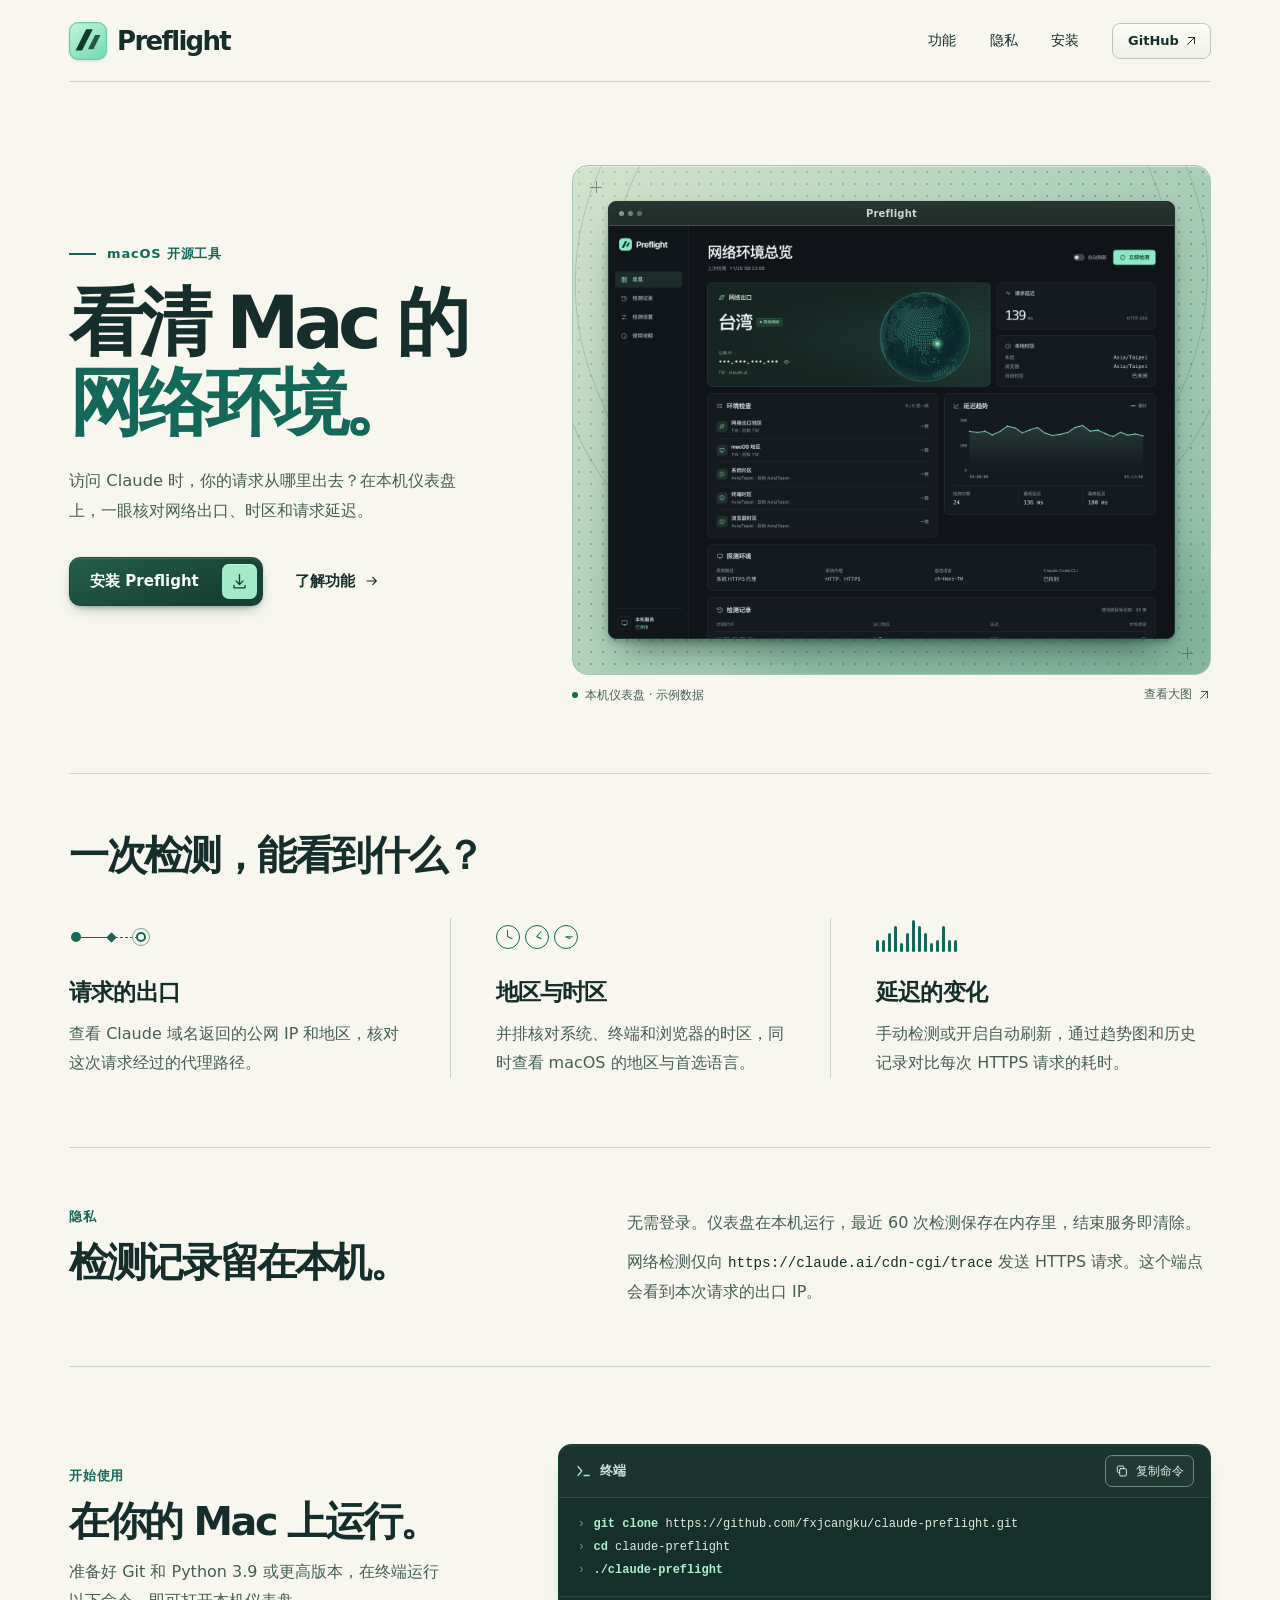
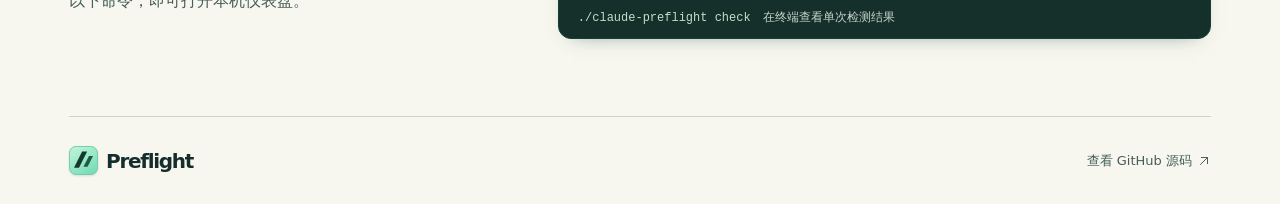
==== docs/index.html @ b9a5bc76 "Build local macOS network preflight dashboard and project site" ====
<!doctype html>
<html lang="zh-Hans">
<head>
  <meta charset="utf-8">
  <meta name="viewport" content="width=device-width, initial-scale=1">
  <meta name="theme-color" content="#f7f7ef">
  <meta name="description" content="Preflight 是一个开源 macOS 网络环境检测工具。在本机查看访问 Claude 时的网络出口、请求延迟、地区和时区。">
  <title>Preflight · Mac 网络环境检测</title>
  <link rel="icon" type="image/svg+xml" href="./logo.svg">
  <link rel="stylesheet" href="./intro.css">
  <script src="./intro.js" defer></script>
</head>
<body id="top">
  <a class="skip" href="#main">跳到正文</a>
  <svg class="icon-library" xmlns="http://www.w3.org/2000/svg" aria-hidden="true">
    <defs>
      <symbol id="icon-install" viewBox="0 0 24 24"><path d="M12 3.5v12m-4.5-4.3L12 15.7l4.5-4.5M5 17v3h14v-3"/></symbol>
      <symbol id="icon-next" viewBox="0 0 24 24"><path d="M4.5 12h14M13 6.5l5.5 5.5-5.5 5.5"/></symbol>
      <symbol id="icon-out" viewBox="0 0 24 24"><path d="M6 18 18 6M7.5 6H18v10.5"/></symbol>
      <symbol id="icon-copy" viewBox="0 0 24 24"><rect x="8" y="8" width="11.5" height="12.5" rx="2"/><path d="M15 8V5.5a2 2 0 0 0-2-2H6a2 2 0 0 0-2 2v7.2a2 2 0 0 0 2 2h2"/></symbol>
      <symbol id="icon-check" viewBox="0 0 24 24"><path d="m4.5 12 4.7 4.7 10.2-10.2"/></symbol>
      <symbol id="icon-terminal" viewBox="0 0 24 24"><path d="m4 6 5 6-5 6m8 0h7"/></symbol>
    </defs>
  </svg>
  <div class="shell">
    <header class="topbar">
      <a class="brand" href="#top" aria-label="Preflight 首页"><img class="mark" src="./logo.svg" width="38" height="38" alt="">Preflight</a>
      <nav aria-label="主导航">
        <a href="#features">功能</a><a href="#privacy">隐私</a><a href="#install">安装</a>
        <a class="repo" href="https://github.com/fxjcangku/claude-preflight">GitHub <svg class="icon" aria-hidden="true"><use href="#icon-out"/></svg></a>
      </nav>
    </header>

    <main id="main">
      <section class="hero" aria-labelledby="hero-title">
        <div class="hero-copy">
          <p class="product-type"><span aria-hidden="true"></span>macOS 开源工具</p>
          <h1 id="hero-title">看清 Mac 的<br><em>网络环境</em><span class="title-dot">。</span></h1>
          <p class="lead">访问 Claude 时，你的请求从哪里出去？在本机仪表盘上，一眼核对网络出口、时区和请求延迟。</p>
          <div class="actions">
            <a class="button" href="#install">安装 Preflight <span class="button-icon" aria-hidden="true"><svg class="icon" aria-hidden="true"><use href="#icon-install"/></svg></span></a>
            <a class="text-link" href="#features">了解功能 <svg class="icon" aria-hidden="true"><use href="#icon-next"/></svg></a>
          </div>
        </div>
        <figure class="preview">
          <a class="preview-stage" href="./preview.png" aria-label="查看完整仪表盘示例图">
            <span class="plot-lines" aria-hidden="true"><i></i><i></i><i></i></span>
            <span class="registration tl" aria-hidden="true"></span><span class="registration br" aria-hidden="true"></span>
            <span class="window-frame">
              <span class="window-bar" aria-hidden="true"><span class="window-dots"><i></i><i></i><i></i></span><span>Preflight</span></span>
              <img src="./preview.png" width="1440" height="1000" alt="Preflight 仪表盘示例，包含网络出口、系统和浏览器时区、延迟趋势及检测记录。" fetchpriority="high">
            </span>
          </a>
          <figcaption><span><i aria-hidden="true"></i>本机仪表盘 · 示例数据</span><a href="./preview.png">查看大图 <svg class="icon" aria-hidden="true"><use href="#icon-out"/></svg></a></figcaption>
        </figure>
      </section>

      <section id="features" class="features section" aria-labelledby="feature-title">
        <h2 id="feature-title">一次检测，能看到什么？</h2>
        <div class="feature-grid">
          <article>
            <div class="mini-visual route-visual" aria-hidden="true">
              <span class="node node-first"></span><span class="route-segment"></span><span class="node node-middle"></span><span class="route-segment route-end"></span><span class="node node-last"></span>
            </div>
            <h3>请求的出口</h3>
            <p>查看 Claude 域名返回的公网 IP 和地区，核对这次请求经过的代理路径。</p>
          </article>
          <article>
            <div class="mini-visual clock-visual" aria-hidden="true"><i></i><i></i><i></i></div>
            <h3>地区与时区</h3>
            <p>并排核对系统、终端和浏览器的时区，同时查看 macOS 的地区与首选语言。</p>
          </article>
          <article>
            <div class="mini-visual pulse-visual" aria-hidden="true"><i></i><i></i><i></i><i></i><i></i><i></i><i></i><i></i><i></i><i></i><i></i><i></i><i></i><i></i></div>
            <h3>延迟的变化</h3>
            <p>手动检测或开启自动刷新，通过趋势图和历史记录对比每次 HTTPS 请求的耗时。</p>
          </article>
        </div>
      </section>

      <section id="privacy" class="privacy section" aria-labelledby="privacy-title">
        <div><p class="section-label">隐私</p><h2 id="privacy-title">检测记录留在本机。</h2></div>
        <div class="privacy-copy"><p>无需登录。仪表盘在本机运行，最近 60 次检测保存在内存里，结束服务即清除。</p><p>网络检测仅向 <code>https://claude.ai/cdn-cgi/trace</code> 发送 HTTPS 请求。这个端点会看到本次请求的出口 IP。</p></div>
      </section>

      <section id="install" class="install section" aria-labelledby="install-title">
        <div class="install-copy"><p class="section-label">开始使用</p><h2 id="install-title">在你的 Mac 上运行。</h2><p>准备好 Git 和 Python 3.9 或更高版本，在终端运行以下命令，即可打开本机仪表盘。</p></div>
        <div class="terminal">
          <div class="terminal-head"><span><svg class="icon" aria-hidden="true"><use href="#icon-terminal"/></svg>终端</span><button id="copy" hidden type="button"><svg class="icon" aria-hidden="true"><use href="#icon-copy"/></svg><span>复制命令</span></button></div>
          <pre tabindex="0" aria-label="安装并启动 Preflight 的终端命令"><code id="commands"><span class="cmd"><b>git clone</b> https://github.com/fxjcangku/claude-preflight.git</span>
<span class="cmd"><b>cd</b> claude-preflight</span>
<span class="cmd"><b>./claude-preflight</b></span></code></pre>
          <div class="cli-note"><code>./claude-preflight check</code><span>在终端查看单次检测结果</span></div>
          <span class="sr-only" aria-live="polite" id="copy-status"></span>
        </div>
      </section>
    </main>

    <footer>
      <a class="brand" href="#top" aria-label="Preflight 返回顶部"><img class="mark" src="./logo.svg" width="38" height="38" alt="">Preflight</a>
      <a class="foot-repo" href="https://github.com/fxjcangku/claude-preflight">查看 GitHub 源码 <svg class="icon" aria-hidden="true"><use href="#icon-out"/></svg></a>
    </footer>
  </div>
</body>
</html>
---- docs/intro.css ----
:root {
  color-scheme: light;
  --paper: #f7f7ef;
  --ink: #152e2b;
  --jade: #146859;
  --soft: #465e57;
  --rule: #cbd4c6;
  --mono: "SFMono-Regular", Consolas, "Liberation Mono", monospace;
  --sans: -apple-system, BlinkMacSystemFont, "PingFang SC", "Hiragino Sans GB", system-ui, sans-serif;
}
* { box-sizing: border-box; }
html { background: var(--paper); scroll-behavior: smooth; }
body { margin: 0; color: var(--ink); font-family: var(--sans); -webkit-font-smoothing: antialiased; }
a { color: inherit; text-decoration: none; }
button { font: inherit; cursor: pointer; }
a, button { touch-action: manipulation; }
a:focus-visible, button:focus-visible, pre:focus-visible { outline: 3px solid #358d79; outline-offset: 5px; }
a, button { -webkit-tap-highlight-color: transparent; }
.shell { max-width: 1600px; padding-inline: clamp(24px, 5.4vw, 90px); margin-inline: auto; }
.skip, .sr-only { position: absolute; width: 1px; height: 1px; overflow: hidden; clip-path: inset(50%); }
.skip:focus { width: auto; height: auto; clip-path: none; background: var(--paper); z-index: 4; padding: 12px; }
.topbar, footer { display: flex; align-items: center; justify-content: space-between; }
.topbar { min-height: 82px; border-bottom: 1px solid var(--rule); }
.icon-library { position: absolute; width: 0; height: 0; overflow: hidden; pointer-events: none; }
.icon { width: 18px; height: 18px; flex: none; fill: none; stroke: currentColor; stroke-width: 1.7; stroke-linecap: round; stroke-linejoin: round; }
.brand { display: inline-flex; align-items: center; gap: 10px; font-size: 26px; line-height: 1; letter-spacing: -.065em; font-weight: 720; }
.mark { display: block; width: 38px; height: 38px; filter: drop-shadow(0 1px 1px #153e2424); }
.topbar nav { display: flex; align-items: center; gap: clamp(16px, 2.6vw, 44px); font-size: 14px; font-weight: 560; }
.topbar nav a, .foot-repo { padding-block: 8px; }
.topbar nav a:not(.repo):hover, .foot-repo:hover { color: var(--jade); text-decoration: underline; text-underline-offset: .35em; }
.topbar .repo, .foot-repo, figcaption a { display: inline-flex; align-items: center; gap: 5px; }
.topbar .repo { min-height: 36px; border: 1px solid #b8c7ba; padding: 7px 12px 7px 15px; border-radius: 8px; background: linear-gradient(#fbfcf5, #eff1e8); box-shadow: inset 0 1px #fff; font-size: 13px; }
.topbar .repo:hover { border-color: #8aa995; background: #e8efe4; }
.topbar .repo:active { background: #dce8dc; }
.repo .icon, .foot-repo .icon, figcaption .icon { width: 14px; height: 14px; }
.hero { display: grid; grid-template-columns: .82fr 1.18fr; align-items: center; gap: clamp(28px, 4.6vw, 76px); padding-block: clamp(56px, 6.5vw, 100px) clamp(48px, 5.4vw, 86px); }
.hero-copy { padding-bottom: 18px; }
.product-type, .section-label { color: var(--jade); font-size: 13px; font-weight: 650; letter-spacing: .06em; margin: 0 0 20px; }
.product-type { display: flex; gap: 11px; align-items: center; }
.product-type > span { width: 27px; height: 2px; background: var(--jade); }
h1, h2, h3, p, figure { margin: 0; }
h1 { font-size: clamp(57px, 5.75vw, 94px); line-height: 1.08; letter-spacing: -.075em; font-weight: 720; }
h1 em { font-style: normal; color: var(--jade); }
.title-dot { color: var(--jade); }
.lead { max-width: 39ch; margin-top: 24px; color: var(--soft); font-size: clamp(16px, 1.28vw, 20px); line-height: 1.85; }
.actions { display: flex; align-items: center; flex-wrap: wrap; column-gap: 28px; row-gap: 12px; margin-top: 30px; }
.button, .text-link { display: inline-flex; align-items: center; justify-content: center; min-height: 49px; font-size: 15px; font-weight: 620; transition: background-color .16s, border-color .16s, box-shadow .16s, transform .16s; }
.button { padding: 5px 5px 5px 20px; gap: 23px; border-radius: 11px; border: 1px solid #174738; background: linear-gradient(155deg, #245d4a, #173f34 80%); color: #f8fcf5; box-shadow: inset 0 1px #ffffff24, 0 2px 3px #123b2724, 0 6px 16px -8px #143a35a8; }
.button-icon { display: grid; place-items: center; width: 35px; min-height: 35px; border-radius: 7px; background: #a4e9c8; color: #173f34; box-shadow: inset 0 1px #ffffff6b; }
.button .icon { width: 19px; height: 19px; }
.button:hover { transform: translateY(-1px); background: linear-gradient(145deg, #2c7058, #174c3b); box-shadow: inset 0 1px #ffffff38, 0 6px 14px -6px #164a36a6; }
.button:active { transform: translateY(1px); box-shadow: inset 0 2px 4px #0b2b2575; }
.text-link { gap: 9px; padding: 8px 12px; margin-inline-start: -8px; border-radius: 8px; }
.text-link:hover { background: #e4ebdf; }
.text-link:active { background: #dae5d7; }
.text-link .icon { width: 16px; height: 16px; transition: transform .16s; }
.text-link:hover .icon { transform: translateX(2px); }
.preview { min-width: 0; }
.preview-stage { position: relative; isolation: isolate; overflow: hidden; display: grid; place-items: center; width: 100%; padding: clamp(20px, 2.75vw, 46px); border: 1px solid #a7c2ae; border-radius: 16px; background-color: #b4d4bd; background-image: linear-gradient(135deg, #f0f3d883, #8cbba91c 45%, #57977f5e), radial-gradient(#395d4d68 .75px, transparent .95px); background-size: auto, 12px 12px; box-shadow: inset 0 1px #ffffff80; }
.preview-stage::after { content: ""; position: absolute; z-index: -1; width: 80%; height: 48%; bottom: -14%; right: -6%; border-radius: 50%; background: #4b8c7538; filter: blur(28px); }
.window-frame { display: block; z-index: 1; width: 100%; overflow: hidden; border-radius: 8px; border: 1px solid #203630; background: #142220; box-shadow: 0 20px 34px -15px #163e30b8, 0 3px 6px #172f2345; transition: transform .2s ease, box-shadow .2s ease; }
.preview-stage:hover .window-frame { transform: translateY(-2px); box-shadow: 0 23px 36px -15px #163e30b8, 0 3px 6px #172f2345; }
.window-bar { min-height: 24px; display: grid; place-items: center; position: relative; background: linear-gradient(#263531,#202d2a); border-bottom: 1px solid #40574b; color: #c8d7ce; font: 550 10px/1 var(--sans); letter-spacing: .02em; }
.window-dots { position: absolute; left: 10px; display: flex; gap: 4px; }
.window-dots i { width: 5px; height: 5px; border-radius: 50%; background: #84998d; }
.window-dots i:nth-child(2) { background: #6c8375; }
.window-dots i:nth-child(3) { background: #567263; }
.preview-stage img { display: block; width: 100%; height: auto; }
.plot-lines { position: absolute; top: -43%; right: -5%; width: 110%; height: 130%; pointer-events: none; transform: rotate(-22deg); }
.plot-lines i { position: absolute; inset: 0; border: 1px solid #45766542; border-radius: 48%; }
.plot-lines i:nth-child(2) { inset: 5%; }
.plot-lines i:nth-child(3) { inset: 10%; }
.registration { position: absolute; width: 12px; height: 12px; opacity: .68; }
.registration::before, .registration::after { content: ""; position: absolute; background: #426659; }
.registration::before { width: 100%; height: 1px; top: 50%; }
.registration::after { height: 100%; width: 1px; left: 50%; }
.tl { left: 17px; top: 15px; }
.br { right: 17px; bottom: 15px; }
figcaption { margin-top: 11px; display: flex; align-items: baseline; justify-content: space-between; gap: 12px; font-size: 12px; color: var(--soft); }
figcaption > span { display: inline-flex; gap: 7px; align-items: center; }
figcaption i { width: 6px; height: 6px; border-radius: 50%; background: var(--jade); }
figcaption a:hover { text-decoration: underline; }
.section { scroll-margin-top: 24px; }
h2 { font-size: clamp(30px, 3.1vw, 50px); line-height: 1.22; letter-spacing: -.06em; font-weight: 670; }
.features { border-top: 1px solid var(--rule); padding-block: clamp(42px, 4.5vw, 70px) clamp(48px, 5.4vw, 84px); }
.feature-grid { display: grid; grid-template-columns: repeat(3, 1fr); margin-top: 38px; }
.feature-grid article { min-width: 0; padding-inline: clamp(25px, 3.5vw, 60px); border-left: 1px solid var(--rule); }
.feature-grid article:first-child { padding-left: 0; border: 0; }
.feature-grid article:last-child { padding-right: 0; }
.mini-visual { height: 39px; display: flex; align-items: center; color: var(--jade); margin-bottom: 20px; }
.route-visual { padding-left: 2px; }
.node { width: 10px; height: 10px; border: 2px solid currentColor; border-radius: 50%; }
.node-first { background: currentColor; }
.node-middle { width: 7px; height: 7px; background: currentColor; transform: rotate(45deg); border-radius: 0; }
.node-last { outline: 1px solid #7caa95; outline-offset: 3px; }
.route-segment { height: 1px; width: 27px; background: currentColor; }
.route-end { width: 21px; background: repeating-linear-gradient(90deg,currentColor 0 3px,transparent 3px 5px); }
.clock-visual { gap: 5px; }
.clock-visual i { position: relative; width: 24px; height: 24px; border: 1.4px solid currentColor; border-radius: 50%; }
.clock-visual i::before, .clock-visual i::after { content: ""; position: absolute; left: calc(50% - .7px); bottom: 50%; width: 1.4px; background: currentColor; transform-origin: bottom; }
.clock-visual i::before { height: 7px; }
.clock-visual i::after { height: 5px; transform: rotate(112deg); }
.clock-visual i:nth-child(2)::before { transform: rotate(40deg); }
.clock-visual i:nth-child(3)::before { transform: rotate(90deg); }
.pulse-visual { align-items: end; gap: 3px; padding-bottom: 5px; }
.pulse-visual i { width: 3px; background: var(--jade); height: 12px; border-radius: 2px; }
.pulse-visual i:nth-child(3n) { height: 19px; }
.pulse-visual i:nth-child(4n) { height: 26px; }
.pulse-visual i:nth-child(5n) { height: 9px; }
.pulse-visual i:nth-child(7) { height: 32px; }
h3 { font-size: 23px; font-weight: 650; line-height: 1.35; letter-spacing: -.035em; }
.feature-grid p, .privacy-copy p, .install-copy > p:last-child { margin-top: 11px; color: var(--soft); font-size: 16px; line-height: 1.85; }
.privacy { border-block: 1px solid var(--rule); display: grid; grid-template-columns: .9fr 1.1fr; align-items: start; gap: 7%; padding-block: clamp(40px, 4.7vw, 72px); }
.section-label { margin-bottom: 12px; }
.privacy-copy p { margin-top: 0; }
.privacy-copy p + p { margin-top: 9px; }
.privacy-copy code { color: var(--ink); font-family: var(--mono); font-size: .89em; overflow-wrap: anywhere; }
.install { display: grid; grid-template-columns: .77fr 1.23fr; gap: 7%; padding-block: clamp(50px, 6vw, 90px); align-items: center; }
.install-copy > p:last-child { max-width: 37ch; }
.terminal { min-width: 0; color: #e0ebde; background: #152f2b; border: 1px solid #173f33; border-radius: 13px; overflow: hidden; box-shadow: inset 0 1px #ffffff12, 0 8px 20px -15px #103b2fb0; }
.terminal-head, .cli-note { display: flex; align-items: center; gap: 12px; }
.terminal-head { justify-content: space-between; padding: 10px 16px; color: #d1e0d5; background: #ffffff06; border-bottom: 1px solid #c6efd522; font-size: 13px; font-weight: 600; }
.terminal-head > span, .terminal-head button:not([hidden]) { display: inline-flex; align-items: center; gap: 7px; }
.terminal-head > span .icon { color: #a4e9c8; }
.terminal-head button { min-height: 32px; font-size: 12px; font-weight: 550; border: 1px solid #6b8b7c; border-radius: 7px; padding: 4px 9px; background: #ffffff06; color: #e0ede3; box-shadow: inset 0 1px #ffffff0c; }
.terminal-head button .icon { width: 14px; height: 14px; }
.terminal-head button:hover { border-color: #94b5a5; background: #38594c; }
.terminal-head button:active { background: #263f36; transform: translateY(1px); }
.terminal-head button:focus-visible { outline-color: #b5efce; outline-offset: 2px; }
.terminal-head button[data-state="copied"] { border-color: #81b59d; color: #a4e9c8; }
.terminal pre { font: clamp(12px, .92vw, 15px)/1.9 var(--mono); margin: 0; padding: 15px 19px; overflow-x: auto; tab-size: 2; }
.terminal pre code { font: inherit; }
.cmd b { color: #acf0cd; font-weight: 600; }
.cmd::before { content: "›"; display: inline-block; width: 1.3em; color: #799789; }
.cli-note { border-top: 1px solid #c6efd522; padding: 12px 19px; flex-wrap: wrap; font-size: 12px; color: #c8d4ca; }
.cli-note code { font: 12px var(--mono); color: #bee0c7; }
footer { min-height: 88px; border-top: 1px solid var(--rule); gap: 18px; }
footer .brand { font-size: 20px; gap: 8px; }
footer .mark { width: 29px; height: 29px; }
.foot-repo { font-size: 13px; color: var(--soft); }
@media (max-width: 960px) {
  .hero { grid-template-columns: .88fr 1.12fr; gap: 25px; }
  h1 { font-size: clamp(49px, 6.4vw, 63px); }
  .preview-stage { padding: 20px; }
  .feature-grid article { padding-inline: 24px; }
}
@media (max-width: 740px) {
  .topbar { min-height: 68px; }
  .topbar nav { gap: 15px; font-size: 13px; }
  .brand { font-size: 23px; }
  .topbar .repo { padding-inline: 9px; }
  .hero { grid-template-columns: 1fr; gap: 26px; padding-block: 42px 36px; }
  .hero-copy { padding-bottom: 0; }
  .product-type { margin-bottom: 14px; }
  h1 { font-size: clamp(53px, 9.7vw, 73px); }
  .lead { max-width: 37em; margin-top: 17px; }
  .actions { margin-top: 19px; }
  .preview-stage { padding: clamp(17px, 4.2vw, 28px); border-radius: 12px; }
  .window-bar { min-height: 19px; font-size: 9px; }
  .feature-grid { grid-template-columns: 1fr; margin-top: 9px; }
  .feature-grid article, .feature-grid article:first-child { display: grid; grid-template-columns: 82px 1fr; gap: 0 14px; align-items: center; padding: 21px 0; border-left: 0; }
  .feature-grid article + article { border-top: 1px solid var(--rule); }
  .feature-grid article:last-child { padding-bottom: 0; }
  .mini-visual { grid-row: span 2; margin: 0; }
  .feature-grid p { margin-top: 4px; }
  h3 { font-size: 20px; }
  .privacy, .install { grid-template-columns: 1fr; gap: 22px; }
  .install-copy > p:last-child { max-width: none; }
  .terminal pre { font-size: 12px; }
}
@media (max-width: 440px) {
  .shell { padding-inline: 18px; }
  .topbar nav { gap: 13px; }
  .topbar nav a[href="#privacy"] { display: none; }
  .brand { font-size: 22px; gap: 7px; }
  .mark { width: 31px; height: 31px; }
  .actions { column-gap: 16px; }
  figcaption { font-size: 11px; }
  h1 { letter-spacing: -.07em; }
  .feature-grid article, .feature-grid article:first-child { grid-template-columns: 69px 1fr; }
  .clock-visual { gap: 3px; }
  .clock-visual i { width: 20px; height: 20px; }
  .route-segment { width: 20px; }
  .route-end { width: 14px; }
  .pulse-visual { gap: 2px; }
}
@media (prefers-reduced-motion: reduce) {
  html { scroll-behavior: auto; }
  *, *::before, *::after { transition: none !important; }
}
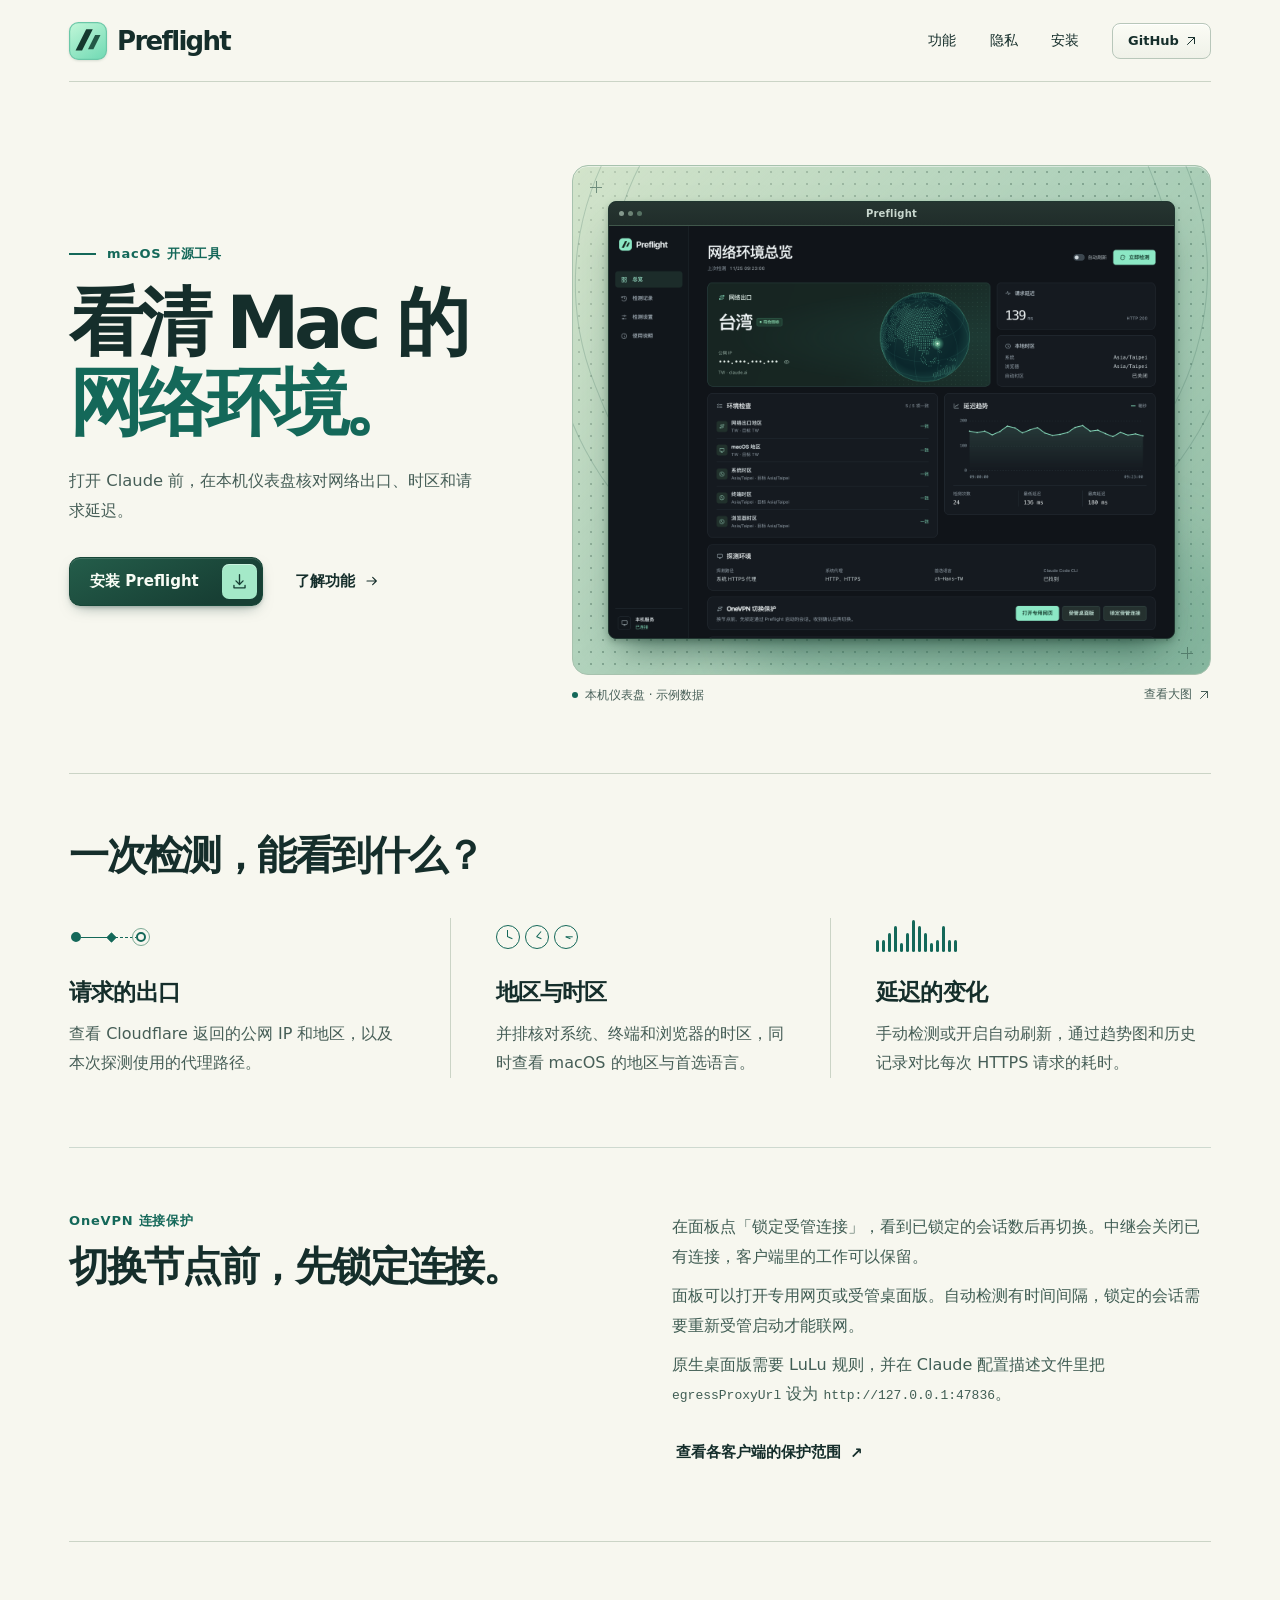
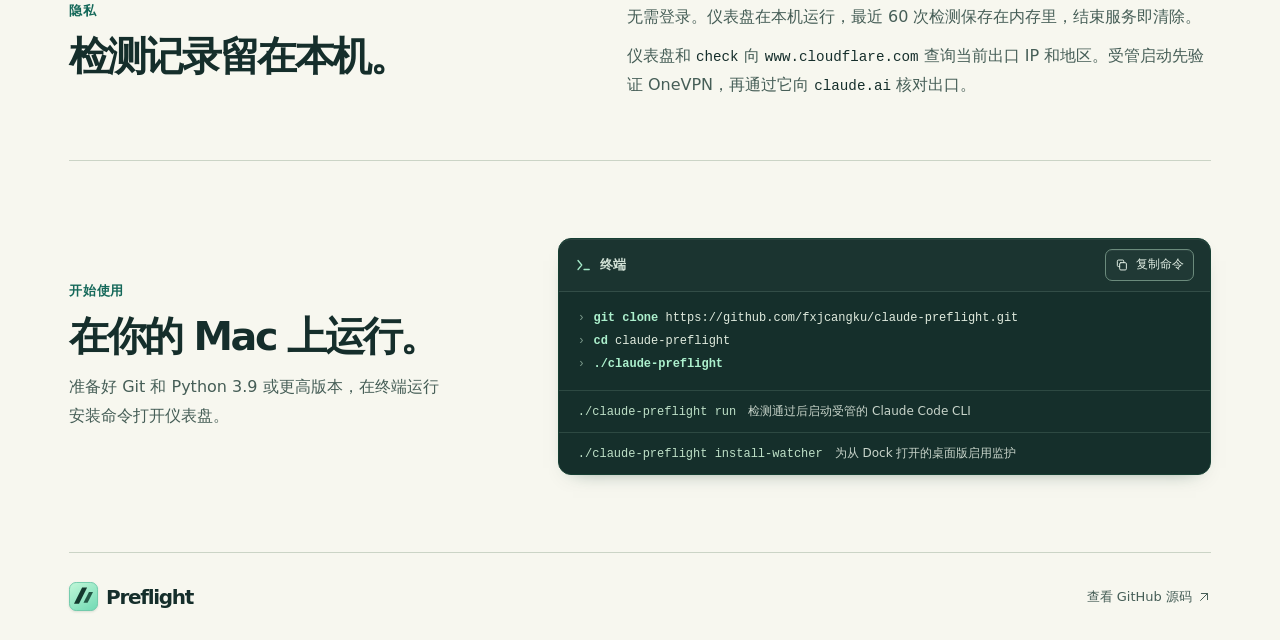
==== commit ab6be8b5: "Guard Claude desktop, web, and CLI traffic across OneVPN changes" ====
--- a/docs/index.html
+++ b/docs/index.html
@@ -4,7 +4,7 @@
   <meta charset="utf-8">
   <meta name="viewport" content="width=device-width, initial-scale=1">
   <meta name="theme-color" content="#f7f7ef">
-  <meta name="description" content="Preflight 是一个开源 macOS 网络环境检测工具。在本机查看访问 Claude 时的网络出口、请求延迟、地区和时区。">
+  <meta name="description" content="Preflight 是一个开源 macOS 网络环境检测工具。在本机查看 Cloudflare 观测到的网络出口、请求耗时，以及设备地区和时区。">
   <title>Preflight · Mac 网络环境检测</title>
   <link rel="icon" type="image/svg+xml" href="./logo.svg">
   <link rel="stylesheet" href="./intro.css">
@@ -36,7 +36,7 @@
         <div class="hero-copy">
           <p class="product-type"><span aria-hidden="true"></span>macOS 开源工具</p>
           <h1 id="hero-title">看清 Mac 的<br><em>网络环境</em><span class="title-dot">。</span></h1>
-          <p class="lead">访问 Claude 时，你的请求从哪里出去？在本机仪表盘上，一眼核对网络出口、时区和请求延迟。</p>
+          <p class="lead">打开 Claude 前，在本机仪表盘核对网络出口、时区和请求延迟。</p>
           <div class="actions">
             <a class="button" href="#install">安装 Preflight <span class="button-icon" aria-hidden="true"><svg class="icon" aria-hidden="true"><use href="#icon-install"/></svg></span></a>
             <a class="text-link" href="#features">了解功能 <svg class="icon" aria-hidden="true"><use href="#icon-next"/></svg></a>
@@ -48,7 +48,7 @@
             <span class="registration tl" aria-hidden="true"></span><span class="registration br" aria-hidden="true"></span>
             <span class="window-frame">
               <span class="window-bar" aria-hidden="true"><span class="window-dots"><i></i><i></i><i></i></span><span>Preflight</span></span>
-              <img src="./preview.png" width="1440" height="1000" alt="Preflight 仪表盘示例，包含网络出口、系统和浏览器时区、延迟趋势及检测记录。" fetchpriority="high">
+              <img src="./preview.png" width="1440" height="1050" alt="Preflight 示例仪表盘，显示台湾网络出口、台北时区、延迟趋势及 OneVPN 会话控制。" fetchpriority="high">
             </span>
           </a>
           <figcaption><span><i aria-hidden="true"></i>本机仪表盘 · 示例数据</span><a href="./preview.png">查看大图 <svg class="icon" aria-hidden="true"><use href="#icon-out"/></svg></a></figcaption>
@@ -63,7 +63,7 @@
               <span class="node node-first"></span><span class="route-segment"></span><span class="node node-middle"></span><span class="route-segment route-end"></span><span class="node node-last"></span>
             </div>
             <h3>请求的出口</h3>
-            <p>查看 Claude 域名返回的公网 IP 和地区，核对这次请求经过的代理路径。</p>
+            <p>查看 Cloudflare 返回的公网 IP 和地区，以及本次探测使用的代理路径。</p>
           </article>
           <article>
             <div class="mini-visual clock-visual" aria-hidden="true"><i></i><i></i><i></i></div>
@@ -78,19 +78,26 @@
         </div>
       </section>
 
+      <section class="guard-section section" aria-labelledby="guard-title">
+        <div><p class="section-label">OneVPN 连接保护</p><h2 id="guard-title">切换节点前，先锁定连接。</h2></div>
+        <div><p>在面板点「锁定受管连接」，看到已锁定的会话数后再切换。中继会关闭已有连接，客户端里的工作可以保留。</p><p>面板可以打开专用网页或受管桌面版。自动检测有时间间隔，锁定的会话需要重新受管启动才能联网。</p>
+        <p>原生桌面版需要 LuLu 规则，并在 Claude 配置描述文件里把 <code>egressProxyUrl</code> 设为 <code>http://127.0.0.1:47836</code>。</p>
+        <a class="text-link" href="https://github.com/fxjcangku/claude-preflight#onevpn-断线与换节点">查看各客户端的保护范围 <span aria-hidden="true">↗</span></a></div>
+      </section>
       <section id="privacy" class="privacy section" aria-labelledby="privacy-title">
         <div><p class="section-label">隐私</p><h2 id="privacy-title">检测记录留在本机。</h2></div>
-        <div class="privacy-copy"><p>无需登录。仪表盘在本机运行，最近 60 次检测保存在内存里，结束服务即清除。</p><p>网络检测仅向 <code>https://claude.ai/cdn-cgi/trace</code> 发送 HTTPS 请求。这个端点会看到本次请求的出口 IP。</p></div>
+        <div class="privacy-copy"><p>无需登录。仪表盘在本机运行，最近 60 次检测保存在内存里，结束服务即清除。</p><p>仪表盘和 <code>check</code> 向 <code>www.cloudflare.com</code> 查询当前出口 IP 和地区。受管启动先验证 OneVPN，再通过它向 <code>claude.ai</code> 核对出口。</p></div>
       </section>
 
       <section id="install" class="install section" aria-labelledby="install-title">
-        <div class="install-copy"><p class="section-label">开始使用</p><h2 id="install-title">在你的 Mac 上运行。</h2><p>准备好 Git 和 Python 3.9 或更高版本，在终端运行以下命令，即可打开本机仪表盘。</p></div>
+        <div class="install-copy"><p class="section-label">开始使用</p><h2 id="install-title">在你的 Mac 上运行。</h2><p>准备好 Git 和 Python 3.9 或更高版本，在终端运行安装命令打开仪表盘。</p></div>
         <div class="terminal">
           <div class="terminal-head"><span><svg class="icon" aria-hidden="true"><use href="#icon-terminal"/></svg>终端</span><button id="copy" hidden type="button"><svg class="icon" aria-hidden="true"><use href="#icon-copy"/></svg><span>复制命令</span></button></div>
           <pre tabindex="0" aria-label="安装并启动 Preflight 的终端命令"><code id="commands"><span class="cmd"><b>git clone</b> https://github.com/fxjcangku/claude-preflight.git</span>
 <span class="cmd"><b>cd</b> claude-preflight</span>
 <span class="cmd"><b>./claude-preflight</b></span></code></pre>
-          <div class="cli-note"><code>./claude-preflight check</code><span>在终端查看单次检测结果</span></div>
+          <div class="cli-note"><code>./claude-preflight run</code><span>检测通过后启动受管的 Claude Code CLI</span></div>
+          <div class="cli-note"><code>./claude-preflight install-watcher</code><span>为从 Dock 打开的桌面版启用监护</span></div>
           <span class="sr-only" aria-live="polite" id="copy-status"></span>
         </div>
       </section>
--- a/docs/intro.css
+++ b/docs/intro.css
@@ -188,3 +188,7 @@
   html { scroll-behavior: auto; }
   *, *::before, *::after { transition: none !important; }
 }
+.guard-section {display:grid;grid-template-columns:1fr 1fr;gap:clamp(24px,5vw,80px);align-items:start;border-top:1px solid #ced9cf;padding:clamp(34px,5vw,68px) 0}
+.guard-section p:not(.section-label) {color:#405d54;line-height:1.85;margin:0 0 .6em}
+.guard-section .text-link {margin-top:.6rem}
+@media(max-width:700px){.guard-section{grid-template-columns:1fr;gap:18px}}
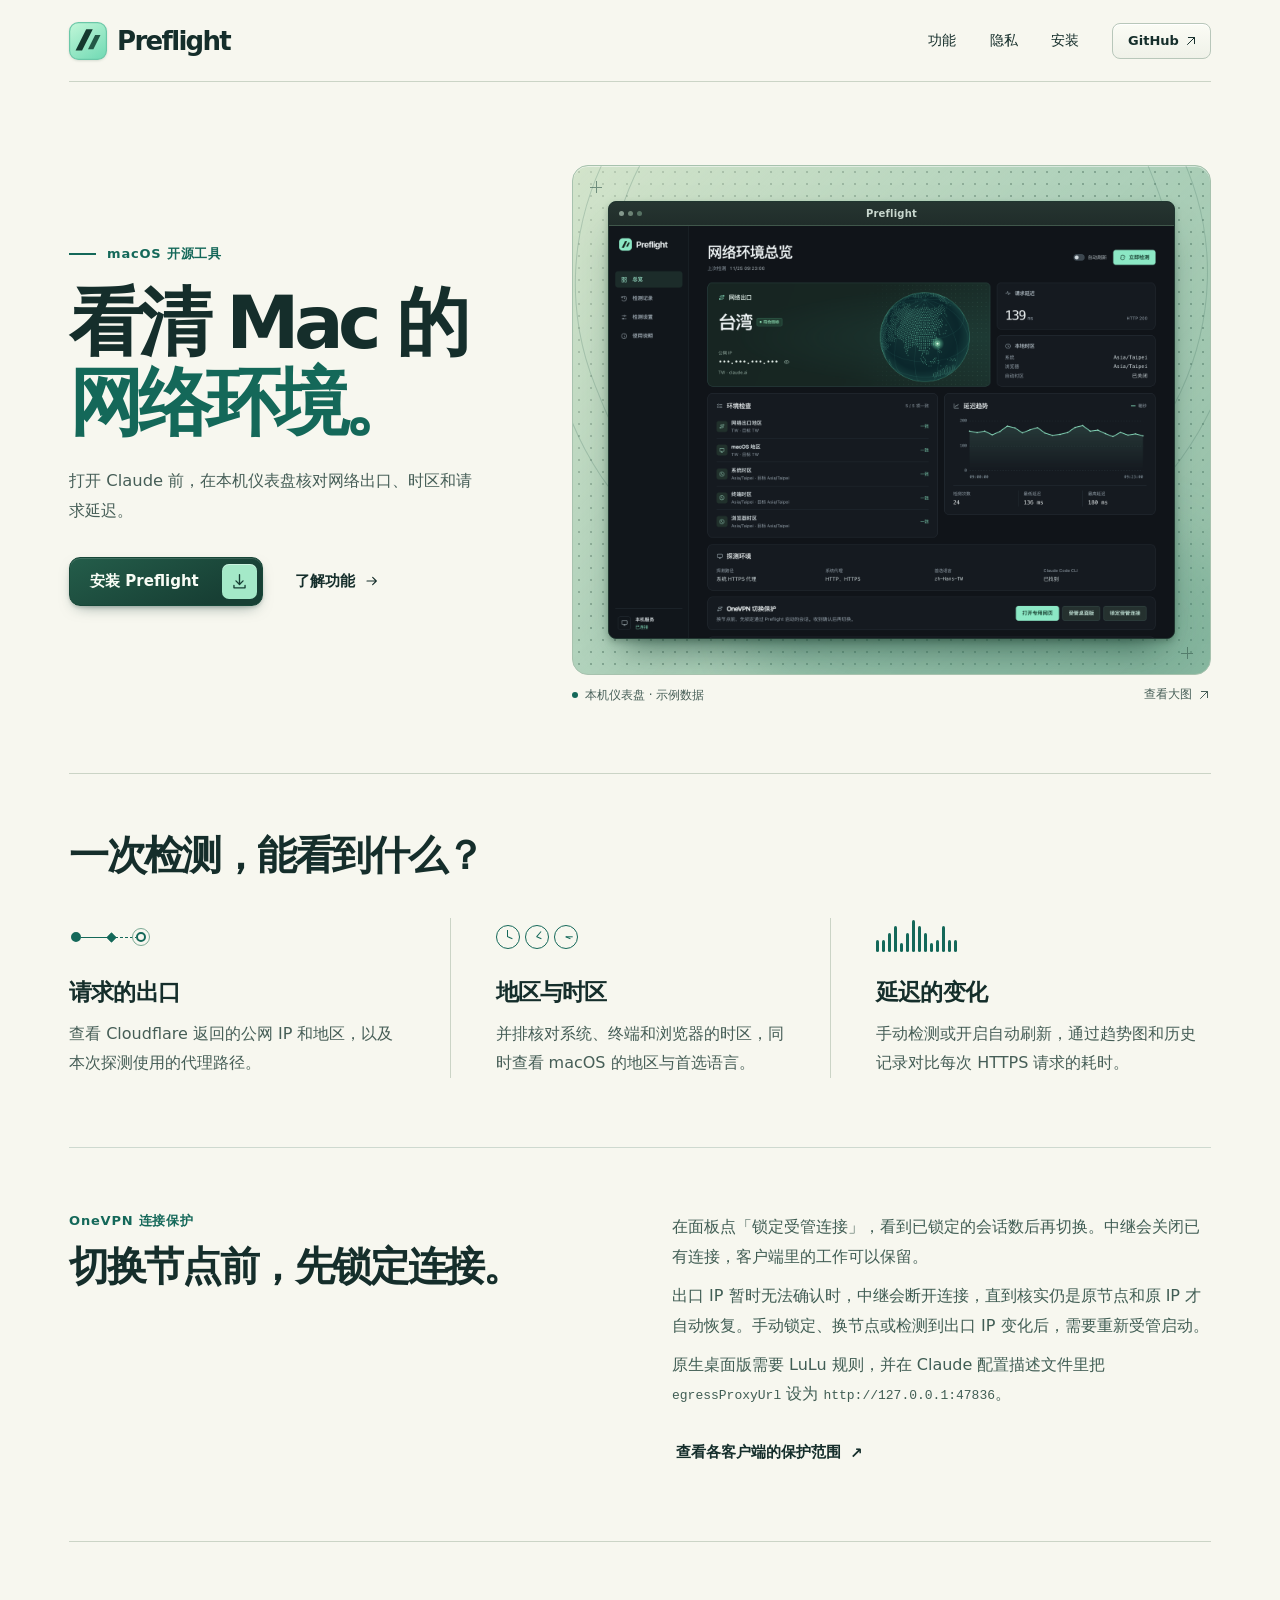
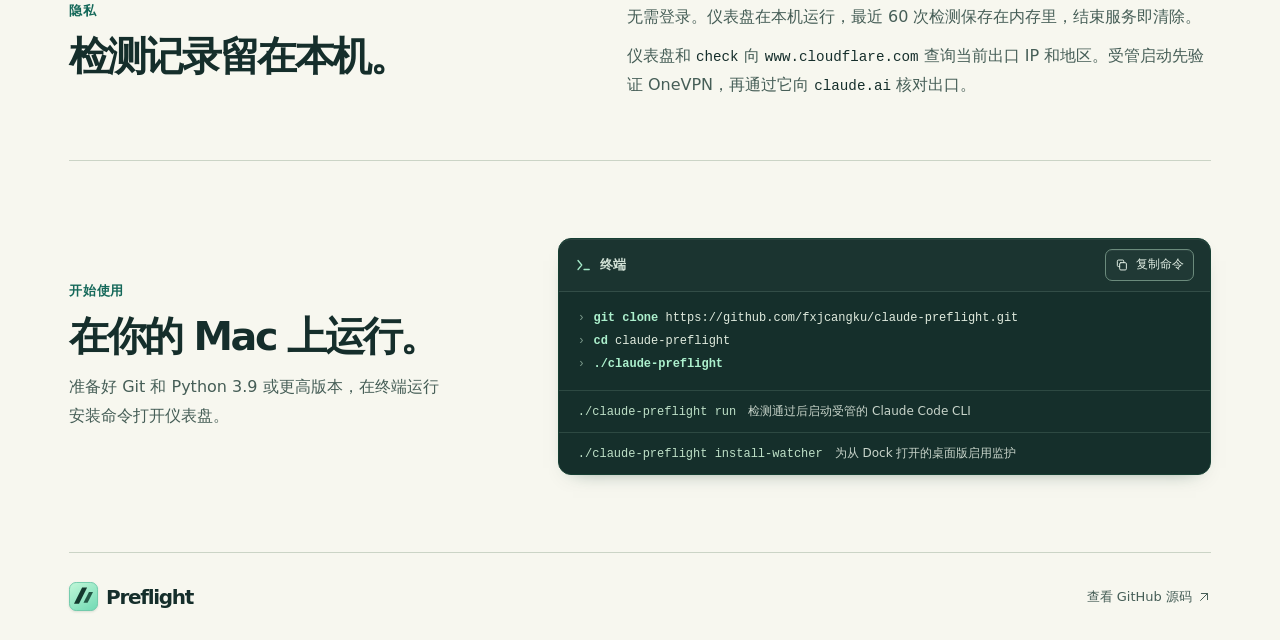
==== commit bef6c678: "Restore guarded sessions after transient probes and allow login verification resources" ====
--- a/docs/index.html
+++ b/docs/index.html
@@ -80,7 +80,7 @@
 
       <section class="guard-section section" aria-labelledby="guard-title">
         <div><p class="section-label">OneVPN 连接保护</p><h2 id="guard-title">切换节点前，先锁定连接。</h2></div>
-        <div><p>在面板点「锁定受管连接」，看到已锁定的会话数后再切换。中继会关闭已有连接，客户端里的工作可以保留。</p><p>面板可以打开专用网页或受管桌面版。自动检测有时间间隔，锁定的会话需要重新受管启动才能联网。</p>
+        <div><p>在面板点「锁定受管连接」，看到已锁定的会话数后再切换。中继会关闭已有连接，客户端里的工作可以保留。</p><p>出口 IP 暂时无法确认时，中继会断开连接，直到核实仍是原节点和原 IP 才自动恢复。手动锁定、换节点或检测到出口 IP 变化后，需要重新受管启动。</p>
         <p>原生桌面版需要 LuLu 规则，并在 Claude 配置描述文件里把 <code>egressProxyUrl</code> 设为 <code>http://127.0.0.1:47836</code>。</p>
         <a class="text-link" href="https://github.com/fxjcangku/claude-preflight#onevpn-断线与换节点">查看各客户端的保护范围 <span aria-hidden="true">↗</span></a></div>
       </section>
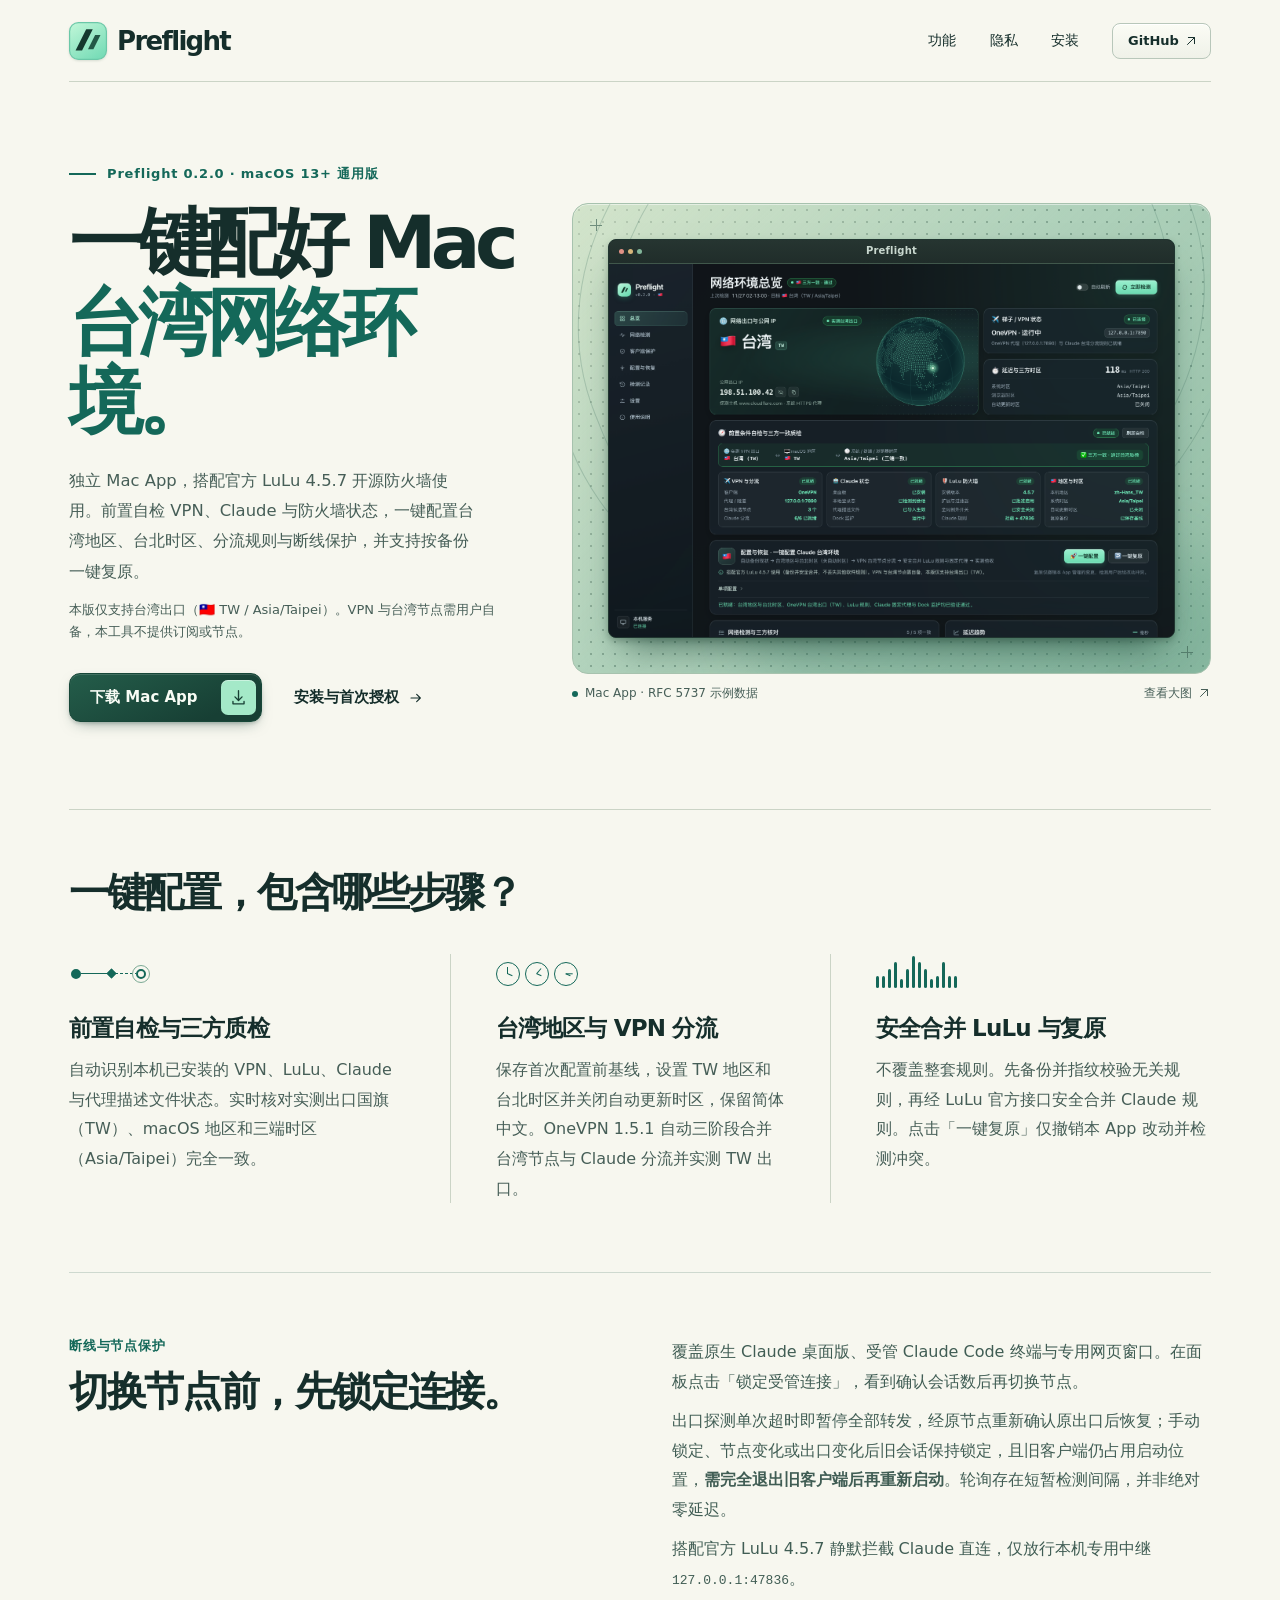
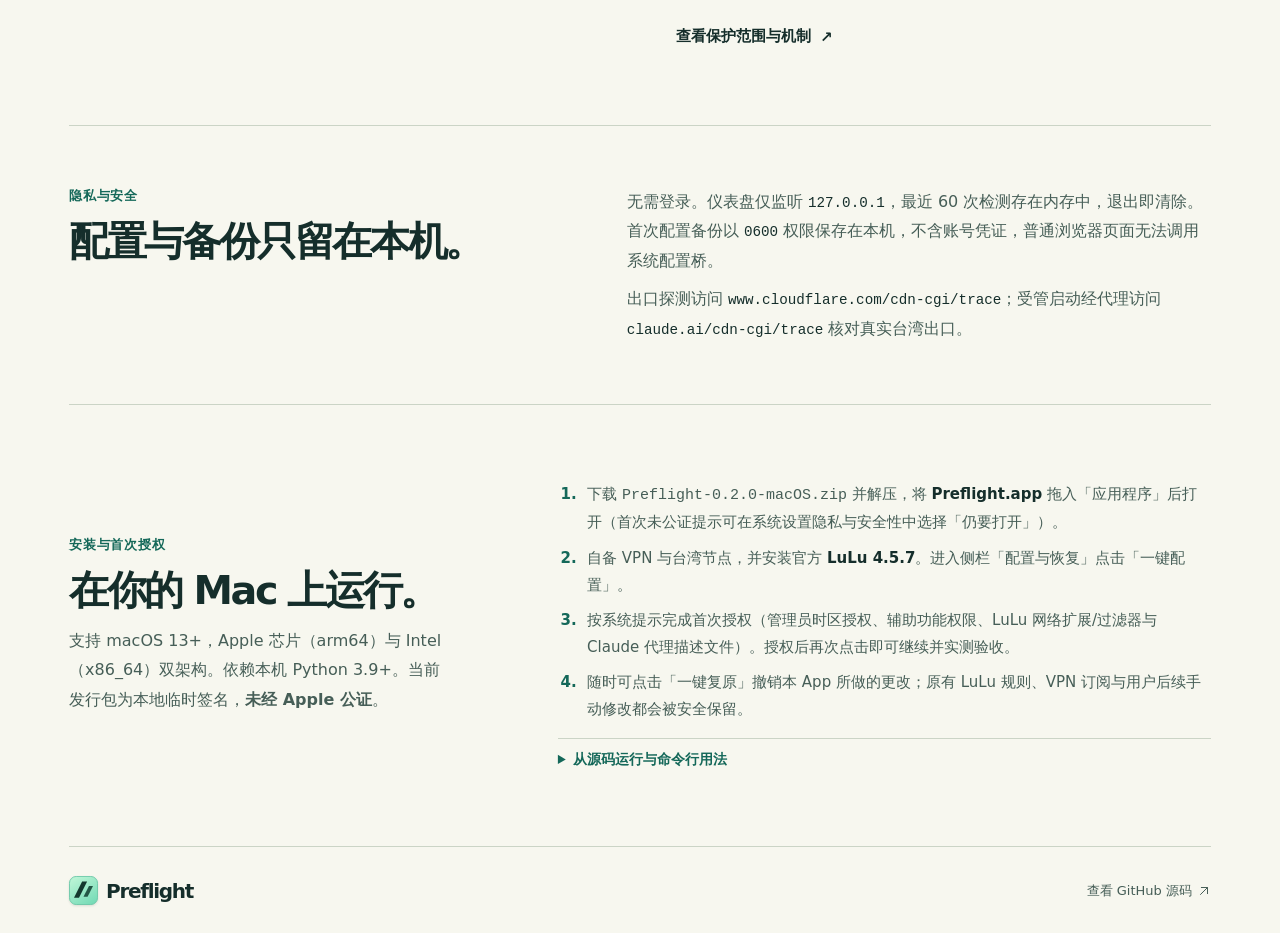
==== commit d5b9e048: "Release Preflight v0.2.0 Mac App with one-click TW setup, LuLu merge-import, VPN detection, and read" ====
--- a/docs/index.html
+++ b/docs/index.html
@@ -4,8 +4,8 @@
   <meta charset="utf-8">
   <meta name="viewport" content="width=device-width, initial-scale=1">
   <meta name="theme-color" content="#f7f7ef">
-  <meta name="description" content="Preflight 是一个开源 macOS 网络环境检测工具。在本机查看 Cloudflare 观测到的网络出口、请求耗时，以及设备地区和时区。">
-  <title>Preflight · Mac 网络环境检测</title>
+  <meta name="description" content="Preflight 是一款搭配 LuLu 开源防火墙使用的 macOS 工具 App，一键配置台湾地区、台北时区、VPN 台湾分流与 Claude 防火墙保护，并支持一键复原。">
+  <title>Preflight · Mac 台湾网络环境配置与 Claude 保护</title>
   <link rel="icon" type="image/svg+xml" href="./logo.svg">
   <link rel="stylesheet" href="./intro.css">
   <script src="./intro.js" defer></script>
@@ -34,12 +34,13 @@
     <main id="main">
       <section class="hero" aria-labelledby="hero-title">
         <div class="hero-copy">
-          <p class="product-type"><span aria-hidden="true"></span>macOS 开源工具</p>
-          <h1 id="hero-title">看清 Mac 的<br><em>网络环境</em><span class="title-dot">。</span></h1>
-          <p class="lead">打开 Claude 前，在本机仪表盘核对网络出口、时区和请求延迟。</p>
+          <p class="product-type"><span aria-hidden="true"></span>Preflight 0.2.0 · macOS 13+ 通用版</p>
+          <h1 id="hero-title">一键配好 Mac<br><em>台湾网络环境</em><span class="title-dot">。</span></h1>
+          <p class="lead">独立 Mac App，搭配官方 LuLu 4.5.7 开源防火墙使用。前置自检 VPN、Claude 与防火墙状态，一键配置台湾地区、台北时区、分流规则与断线保护，并支持按备份一键复原。</p>
+          <p class="vpn-requirement">本版仅支持台湾出口（🇹🇼 TW / Asia/Taipei）。VPN 与台湾节点需用户自备，本工具不提供订阅或节点。</p>
           <div class="actions">
-            <a class="button" href="#install">安装 Preflight <span class="button-icon" aria-hidden="true"><svg class="icon" aria-hidden="true"><use href="#icon-install"/></svg></span></a>
-            <a class="text-link" href="#features">了解功能 <svg class="icon" aria-hidden="true"><use href="#icon-next"/></svg></a>
+            <a class="button" href="https://github.com/fxjcangku/claude-preflight/releases/download/v0.2.0/Preflight-0.2.0-macOS.zip">下载 Mac App <span class="button-icon" aria-hidden="true"><svg class="icon" aria-hidden="true"><use href="#icon-install"/></svg></span></a>
+            <a class="text-link" href="#install">安装与首次授权 <svg class="icon" aria-hidden="true"><use href="#icon-next"/></svg></a>
           </div>
         </div>
         <figure class="preview">
@@ -48,57 +49,76 @@
             <span class="registration tl" aria-hidden="true"></span><span class="registration br" aria-hidden="true"></span>
             <span class="window-frame">
               <span class="window-bar" aria-hidden="true"><span class="window-dots"><i></i><i></i><i></i></span><span>Preflight</span></span>
-              <img src="./preview.png" width="1440" height="1050" alt="Preflight 示例仪表盘，显示台湾网络出口、台北时区、延迟趋势及 OneVPN 会话控制。" fetchpriority="high">
+              <img src="./preview.png" width="1440" height="951" alt="Preflight Mac App 透明玻璃面板示例，显示台湾网络出口国旗、公网 IP、VPN 状态、前置条件自检和一键配置。" fetchpriority="high">
             </span>
           </a>
-          <figcaption><span><i aria-hidden="true"></i>本机仪表盘 · 示例数据</span><a href="./preview.png">查看大图 <svg class="icon" aria-hidden="true"><use href="#icon-out"/></svg></a></figcaption>
+          <figcaption><span><i aria-hidden="true"></i>Mac App · RFC 5737 示例数据</span><a href="./preview.png">查看大图 <svg class="icon" aria-hidden="true"><use href="#icon-out"/></svg></a></figcaption>
         </figure>
       </section>
 
       <section id="features" class="features section" aria-labelledby="feature-title">
-        <h2 id="feature-title">一次检测，能看到什么？</h2>
+        <h2 id="feature-title">一键配置，包含哪些步骤？</h2>
         <div class="feature-grid">
           <article>
             <div class="mini-visual route-visual" aria-hidden="true">
               <span class="node node-first"></span><span class="route-segment"></span><span class="node node-middle"></span><span class="route-segment route-end"></span><span class="node node-last"></span>
             </div>
-            <h3>请求的出口</h3>
-            <p>查看 Cloudflare 返回的公网 IP 和地区，以及本次探测使用的代理路径。</p>
+            <h3>前置自检与三方质检</h3>
+            <p>自动识别本机已安装的 VPN、LuLu、Claude 与代理描述文件状态。实时核对实测出口国旗（TW）、macOS 地区和三端时区（Asia/Taipei）完全一致。</p>
           </article>
           <article>
             <div class="mini-visual clock-visual" aria-hidden="true"><i></i><i></i><i></i></div>
-            <h3>地区与时区</h3>
-            <p>并排核对系统、终端和浏览器的时区，同时查看 macOS 的地区与首选语言。</p>
+            <h3>台湾地区与 VPN 分流</h3>
+            <p>保存首次配置前基线，设置 TW 地区和台北时区并关闭自动更新时区，保留简体中文。OneVPN 1.5.1 自动三阶段合并台湾节点与 Claude 分流并实测 TW 出口。</p>
           </article>
           <article>
             <div class="mini-visual pulse-visual" aria-hidden="true"><i></i><i></i><i></i><i></i><i></i><i></i><i></i><i></i><i></i><i></i><i></i><i></i><i></i><i></i></div>
-            <h3>延迟的变化</h3>
-            <p>手动检测或开启自动刷新，通过趋势图和历史记录对比每次 HTTPS 请求的耗时。</p>
+            <h3>安全合并 LuLu 与复原</h3>
+            <p>不覆盖整套规则。先备份并指纹校验无关规则，再经 LuLu 官方接口安全合并 Claude 规则。点击「一键复原」仅撤销本 App 改动并检测冲突。</p>
           </article>
         </div>
       </section>
 
       <section class="guard-section section" aria-labelledby="guard-title">
-        <div><p class="section-label">OneVPN 连接保护</p><h2 id="guard-title">切换节点前，先锁定连接。</h2></div>
-        <div><p>在面板点「锁定受管连接」，看到已锁定的会话数后再切换。中继会关闭已有连接，客户端里的工作可以保留。</p><p>出口 IP 暂时无法确认时，中继会断开连接，直到核实仍是原节点和原 IP 才自动恢复。手动锁定、换节点或检测到出口 IP 变化后，需要重新受管启动。</p>
-        <p>原生桌面版需要 LuLu 规则，并在 Claude 配置描述文件里把 <code>egressProxyUrl</code> 设为 <code>http://127.0.0.1:47836</code>。</p>
-        <a class="text-link" href="https://github.com/fxjcangku/claude-preflight#onevpn-断线与换节点">查看各客户端的保护范围 <span aria-hidden="true">↗</span></a></div>
+        <div><p class="section-label">断线与节点保护</p><h2 id="guard-title">切换节点前，先锁定连接。</h2></div>
+        <div>
+          <p>覆盖原生 Claude 桌面版、受管 Claude Code 终端与专用网页窗口。在面板点击「锁定受管连接」，看到确认会话数后再切换节点。</p>
+          <p>出口探测单次超时即暂停全部转发，经原节点重新确认原出口后恢复；手动锁定、节点变化或出口变化后旧会话保持锁定，且旧客户端仍占用启动位置，<strong>需完全退出旧客户端后再重新启动</strong>。轮询存在短暂检测间隔，并非绝对零延迟。</p>
+          <p>搭配官方 LuLu 4.5.7 静默拦截 Claude 直连，仅放行本机专用中继 <code>127.0.0.1:47836</code>。</p>
+          <a class="text-link" href="https://github.com/fxjcangku/claude-preflight#断线保护与客户端监护">查看保护范围与机制 <span aria-hidden="true">↗</span></a>
+        </div>
       </section>
+
       <section id="privacy" class="privacy section" aria-labelledby="privacy-title">
-        <div><p class="section-label">隐私</p><h2 id="privacy-title">检测记录留在本机。</h2></div>
-        <div class="privacy-copy"><p>无需登录。仪表盘在本机运行，最近 60 次检测保存在内存里，结束服务即清除。</p><p>仪表盘和 <code>check</code> 向 <code>www.cloudflare.com</code> 查询当前出口 IP 和地区。受管启动先验证 OneVPN，再通过它向 <code>claude.ai</code> 核对出口。</p></div>
+        <div><p class="section-label">隐私与安全</p><h2 id="privacy-title">配置与备份只留在本机。</h2></div>
+        <div class="privacy-copy">
+          <p>无需登录。仪表盘仅监听 <code>127.0.0.1</code>，最近 60 次检测存在内存中，退出即清除。首次配置备份以 <code>0600</code> 权限保存在本机，不含账号凭证，普通浏览器页面无法调用系统配置桥。</p>
+          <p>出口探测访问 <code>www.cloudflare.com/cdn-cgi/trace</code>；受管启动经代理访问 <code>claude.ai/cdn-cgi/trace</code> 核对真实台湾出口。</p>
+        </div>
       </section>
 
       <section id="install" class="install section" aria-labelledby="install-title">
-        <div class="install-copy"><p class="section-label">开始使用</p><h2 id="install-title">在你的 Mac 上运行。</h2><p>准备好 Git 和 Python 3.9 或更高版本，在终端运行安装命令打开仪表盘。</p></div>
-        <div class="terminal">
-          <div class="terminal-head"><span><svg class="icon" aria-hidden="true"><use href="#icon-terminal"/></svg>终端</span><button id="copy" hidden type="button"><svg class="icon" aria-hidden="true"><use href="#icon-copy"/></svg><span>复制命令</span></button></div>
-          <pre tabindex="0" aria-label="安装并启动 Preflight 的终端命令"><code id="commands"><span class="cmd"><b>git clone</b> https://github.com/fxjcangku/claude-preflight.git</span>
+        <div class="install-copy">
+          <p class="section-label">安装与首次授权</p>
+          <h2 id="install-title">在你的 Mac 上运行。</h2>
+          <p>支持 macOS 13+，Apple 芯片（arm64）与 Intel（x86_64）双架构。依赖本机 Python 3.9+。当前发行包为本地临时签名，<strong>未经 Apple 公证</strong>。</p>
+        </div>
+        <div class="install-options">
+          <ol class="install-steps">
+            <li>下载 <code>Preflight-0.2.0-macOS.zip</code> 并解压，将 <strong>Preflight.app</strong> 拖入「应用程序」后打开（首次未公证提示可在系统设置隐私与安全性中选择「仍要打开」）。</li>
+            <li>自备 VPN 与台湾节点，并安装官方 <strong>LuLu 4.5.7</strong>。进入侧栏「配置与恢复」点击「一键配置」。</li>
+            <li>按系统提示完成首次授权（管理员时区授权、辅助功能权限、LuLu 网络扩展/过滤器与 Claude 代理描述文件）。授权后再次点击即可继续并实测验收。</li>
+            <li>随时可点击「一键复原」撤销本 App 所做的更改；原有 LuLu 规则、VPN 订阅与用户后续手动修改都会被安全保留。</li>
+          </ol>
+          <details class="cli-details"><summary>从源码运行与命令行用法</summary><div class="terminal">
+            <div class="terminal-head"><span><svg class="icon" aria-hidden="true"><use href="#icon-terminal"/></svg>终端</span><button id="copy" hidden type="button"><svg class="icon" aria-hidden="true"><use href="#icon-copy"/></svg><span>复制命令</span></button></div>
+            <pre tabindex="0" aria-label="安装并启动 Preflight 的终端命令"><code id="commands"><span class="cmd"><b>git clone</b> https://github.com/fxjcangku/claude-preflight.git</span>
 <span class="cmd"><b>cd</b> claude-preflight</span>
 <span class="cmd"><b>./claude-preflight</b></span></code></pre>
-          <div class="cli-note"><code>./claude-preflight run</code><span>检测通过后启动受管的 Claude Code CLI</span></div>
-          <div class="cli-note"><code>./claude-preflight install-watcher</code><span>为从 Dock 打开的桌面版启用监护</span></div>
-          <span class="sr-only" aria-live="polite" id="copy-status"></span>
+            <div class="cli-note"><code>./claude-preflight run</code><span>检测通过后启动受管的 Claude Code CLI</span></div>
+            <div class="cli-note"><code>bash macos/build-app.sh --zip</code><span>构建双架构 Mac App 与发布压缩包</span></div>
+            <span class="sr-only" aria-live="polite" id="copy-status"></span>
+          </div></details>
         </div>
       </section>
     </main>
--- a/docs/intro.css
+++ b/docs/intro.css
@@ -192,3 +192,15 @@
 .guard-section p:not(.section-label) {color:#405d54;line-height:1.85;margin:0 0 .6em}
 .guard-section .text-link {margin-top:.6rem}
 @media(max-width:700px){.guard-section{grid-template-columns:1fr;gap:18px}}
+.install-options { min-width: 0; }
+.install-steps { margin: 0; padding-left: 1.6em; color: var(--soft); font-size: 15px; line-height: 1.8; }
+.install-steps li { padding-left: .35em; margin-bottom: .55em; }
+.install-steps li::marker { color: var(--jade); font-weight: 650; }
+.install-steps strong { color: var(--ink); }
+.cli-details { border-top: 1px solid var(--rule); margin-top: 15px; padding-top: 12px; }
+.cli-details summary { cursor: pointer; font-size: 14px; color: var(--jade); font-weight: 600; }
+.cli-details .terminal { margin-top: 13px; }
+.window-dots i:first-child { background: #e19185; }
+.window-dots i:nth-child(2) { background: #d6b67b; }
+.window-dots i:nth-child(3) { background: #82b69a; }
+.vpn-requirement { margin-top: 12px; font-size: 13px; color: var(--soft); line-height: 1.7; }
